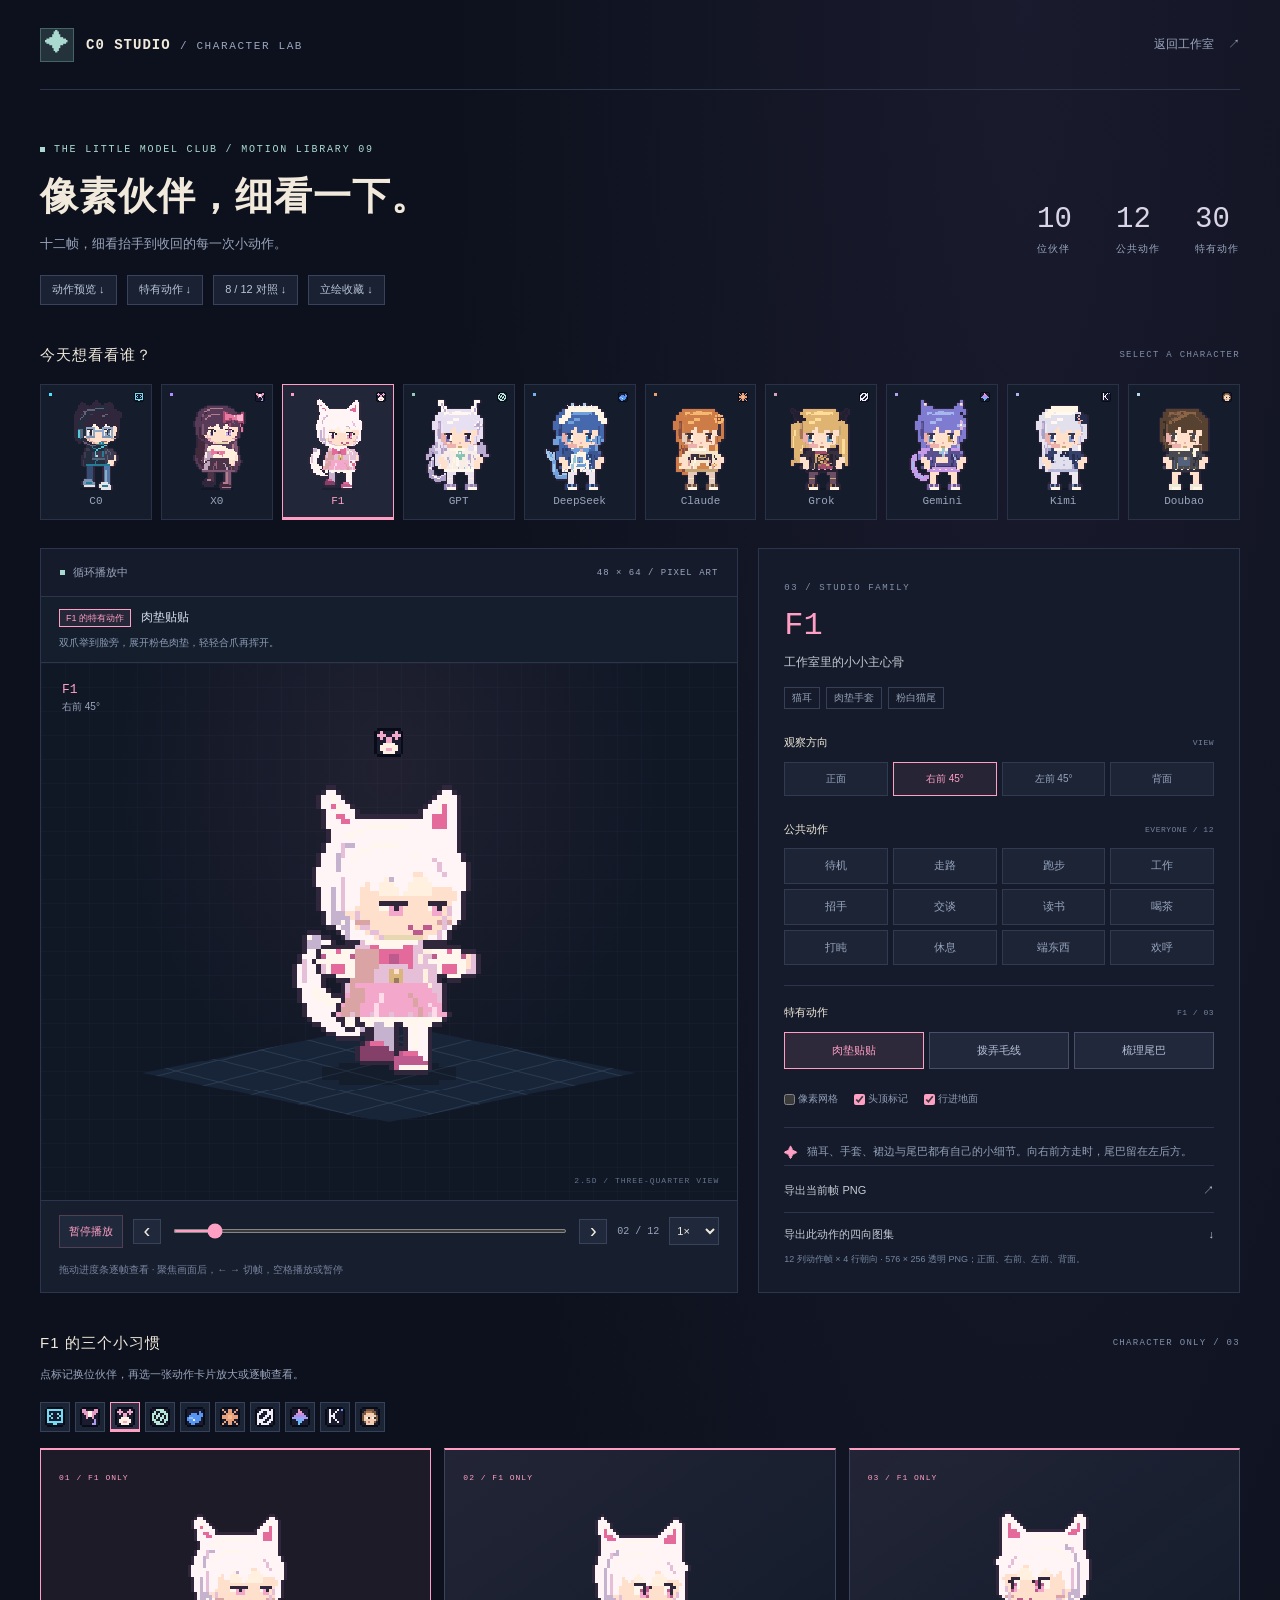
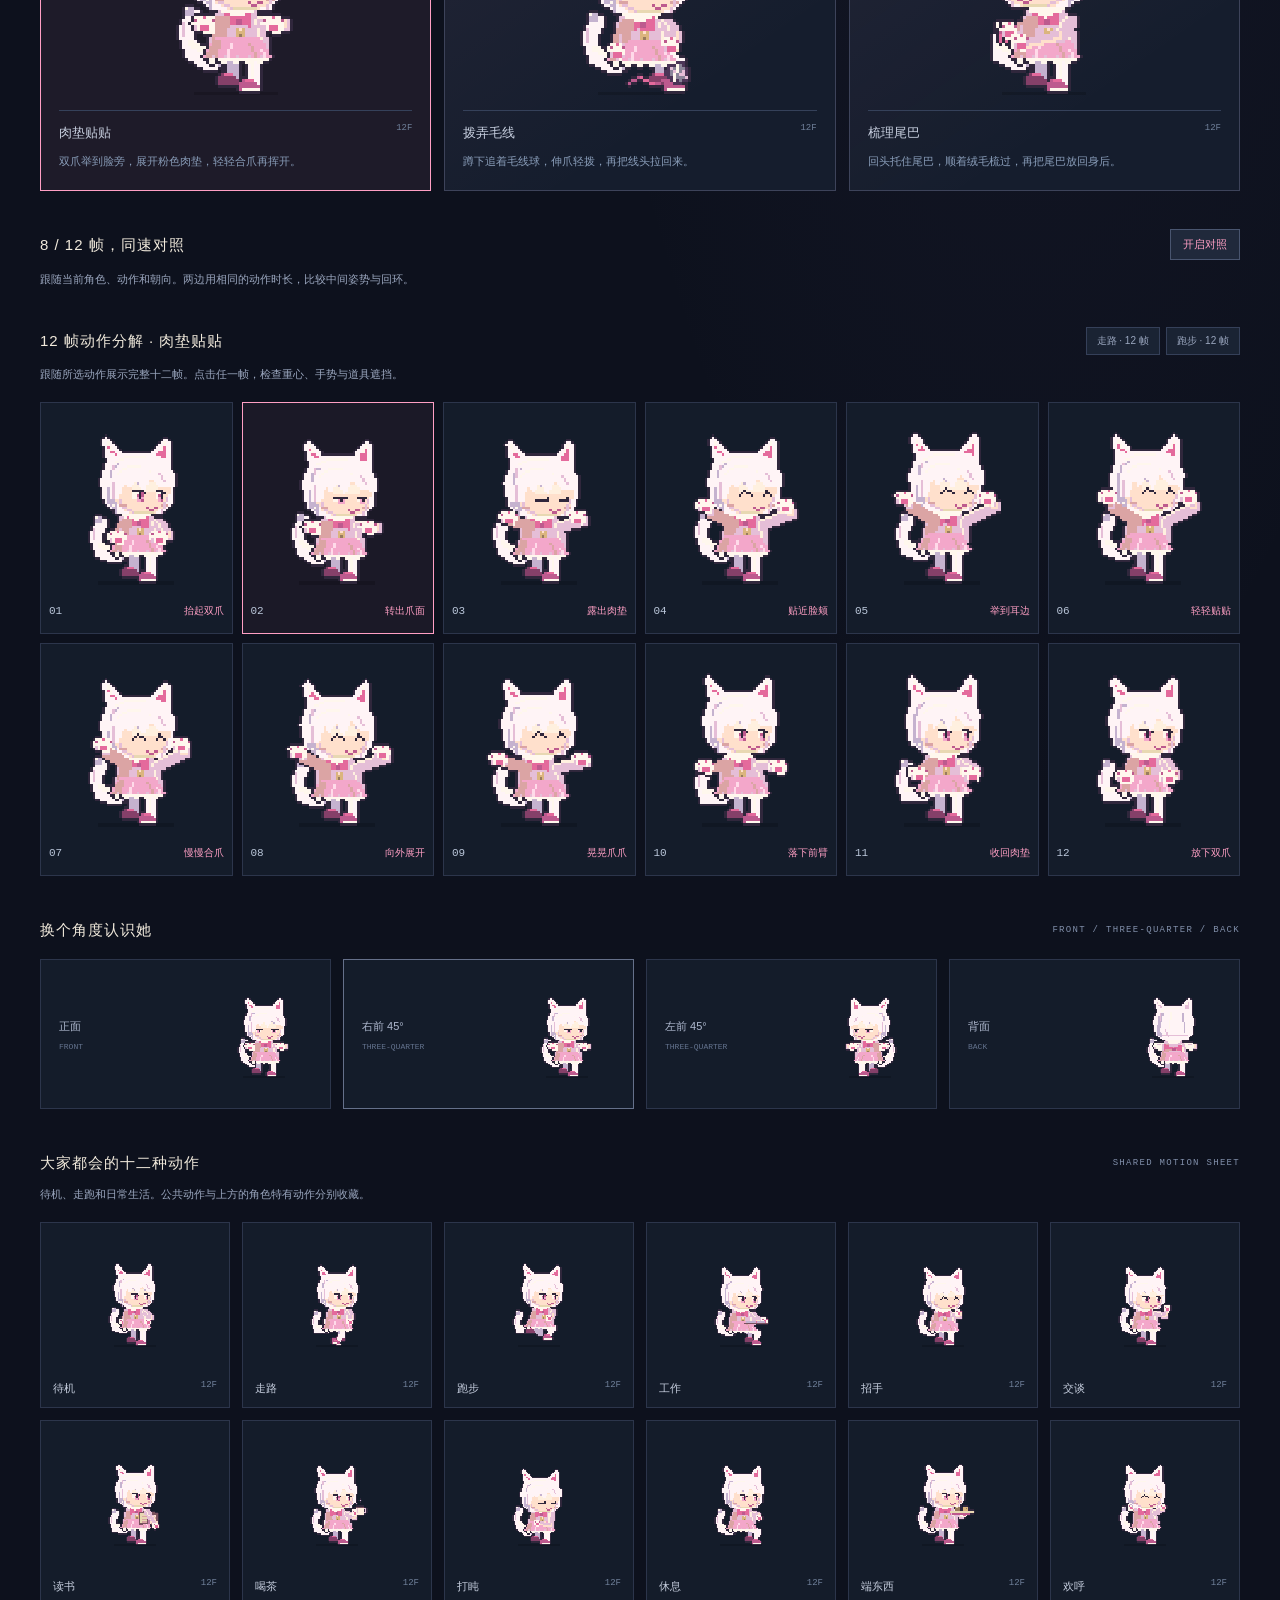
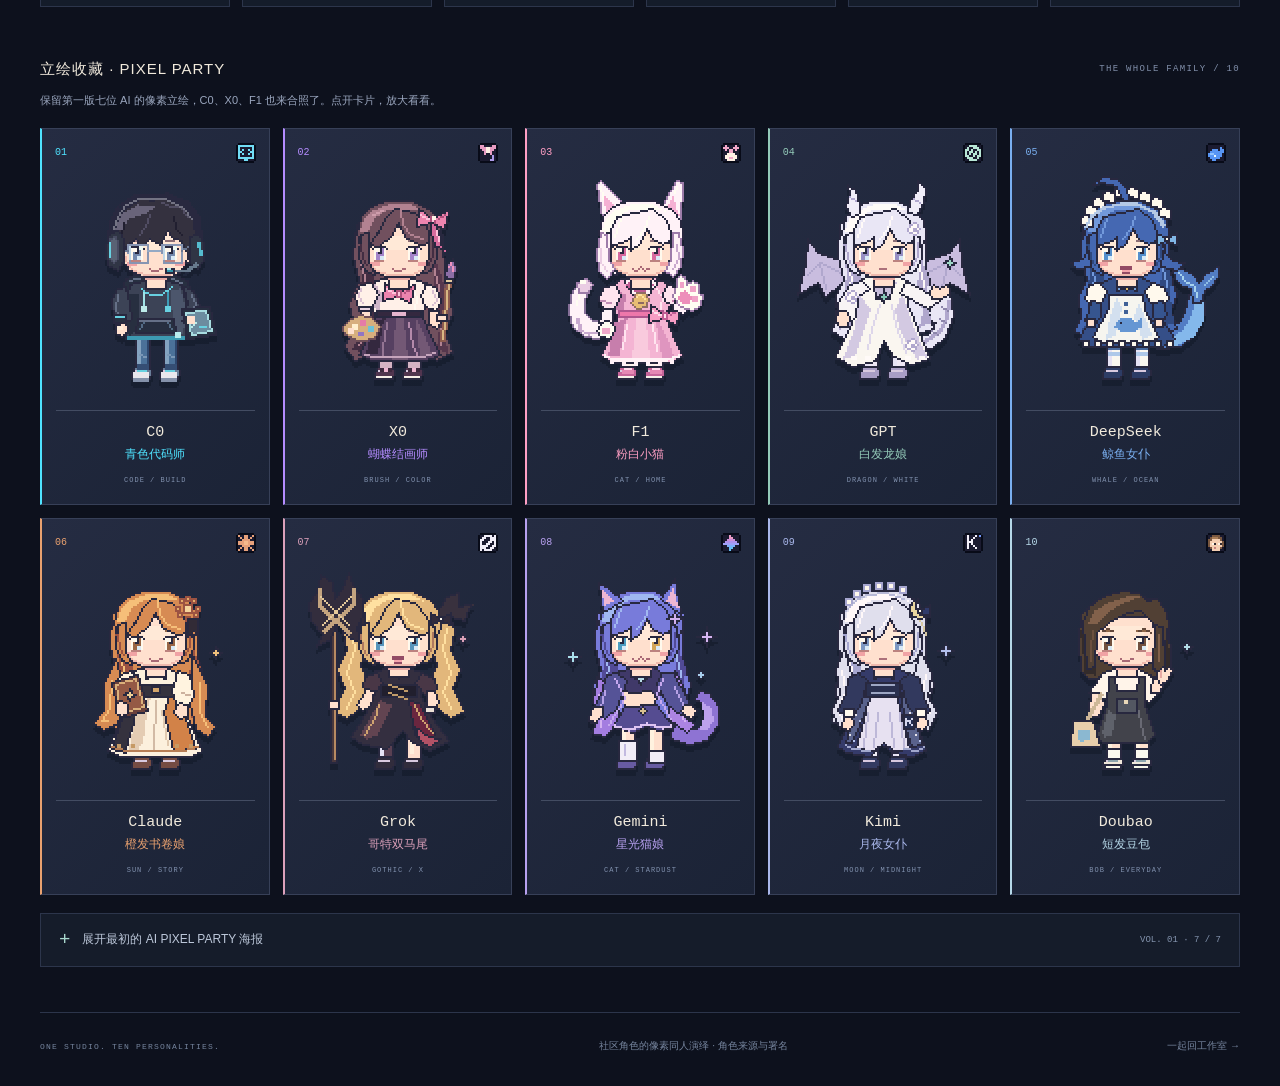
==== studio-characters.html @ 528fca14 "Build a living ten-character pixel studio and material gallery" ====
<!doctype html>
<html lang="zh-CN">
<head>
  <meta charset="utf-8">
  <meta name="viewport" content="width=device-width,initial-scale=1">
  <meta name="color-scheme" content="dark">
  <title>像素伙伴图鉴 · C0 STUDIO</title>
  <meta name="description" content="C0 STUDIO 像素素材图鉴：十位伙伴的12帧公共与特有动作，支持四向逐帧、8/12同速对照与透明图集导出。">
  <link rel="stylesheet" href="media/ai-studio/character-lab.css?v=20261028twelve9">
</head>
<body>
  <div class="lab-shell">
    <header class="lab-nav">
      <a class="brand" href="./#studio"><span class="brand-mark" aria-hidden="true">✦</span><span>C0 STUDIO <small>/ CHARACTER LAB</small></span></a>
      <a class="back-link" href="./#studio">返回工作室 <span aria-hidden="true">↗</span></a>
    </header>

    <main>
      <section class="intro" aria-labelledby="pageTitle">
        <div><p class="eyebrow"><span></span> THE LITTLE MODEL CLUB / MOTION LIBRARY 09</p><h1 id="pageTitle">像素伙伴，细看一下。</h1><p class="intro-copy">十二帧，细看抬手到收回的每一次小动作。</p><nav class="collection-nav" aria-label="图鉴内容"><a href="#motionViewer">动作预览 ↓</a><a href="#uniqueMotions">特有动作 ↓</a><a href="#comparison">8 / 12 对照 ↓</a><a href="#portraits">立绘收藏 ↓</a></nav></div>
        <div class="collection-stats" aria-label="图鉴内容"><div><b>10</b><span>位伙伴</span></div><div><b>12</b><span>公共动作</span></div><div><b>30</b><span>特有动作</span></div></div>
      </section>

      <section class="cast-section" aria-label="选择角色">
        <div class="section-heading"><h2>今天想看看谁？</h2><span>SELECT A CHARACTER</span></div>
        <div id="castGrid" class="cast-grid" role="group" aria-label="十位角色"></div>
      </section>

      <section id="motionViewer" class="workbench" aria-label="角色放大与动作检查">
        <div class="viewer panel">
          <div class="viewer-top"><span class="view-indicator"><i id="playIndicator"></i><span id="viewLabel">动作预览</span></span><span id="resolutionTag" class="resolution-tag">48 × 64 / PIXEL ART</span></div>
          <div class="current-motion"><div><span id="activeActionCategory" class="motion-kind">公共动作</span><strong id="activeStateName">走路</strong></div><p id="activeActionDescription">双脚交替承重，头发与尾巴稍晚跟上。</p></div>
          <div class="stage-wrap"><canvas id="characterStage" width="720" height="480" tabindex="0" aria-label="角色放大预览" aria-describedby="stageHelp"></canvas><div class="stage-corner"><span id="stageCharLabel">F1</span><small id="stageDirectionLabel">右前 45°</small></div><span class="stage-dimension">2.5D / THREE-QUARTER VIEW</span></div>
          <div class="timeline">
            <button type="button" id="playToggle" class="play-toggle" aria-pressed="true">暂停播放</button>
            <button type="button" id="prevFrame" class="step-button" aria-label="上一帧">‹</button>
            <input type="range" id="frameScrubber" min="0" max="11" value="0" aria-label="选择动作帧">
            <button type="button" id="nextFrame" class="step-button" aria-label="下一帧">›</button>
            <output id="frameCounter">01 / 12</output>
            <select id="playSpeed" aria-label="播放速度"><option value="0.5">0.5×</option><option value="1" selected>1×</option><option value="1.5">1.5×</option></select>
          </div>
          <p class="stage-help" id="stageHelp">拖动进度条逐帧查看 · 聚焦画面后，← → 切帧，空格播放或暂停</p>
        </div>

        <aside class="inspector panel" aria-labelledby="characterName">
          <div class="character-identity"><span id="characterNumber" class="character-number">03 / STUDIO FAMILY</span><h2 id="characterName">F1</h2><p id="characterTagline">工作室里的小小主心骨</p><div id="characterTraits" class="character-traits"></div></div>
          <div class="inspector-group"><div class="control-heading"><h3>观察方向</h3><span>VIEW</span></div><div id="directionControls" class="direction-controls" role="group" aria-label="观察方向"></div></div>
          <div class="inspector-group"><div class="control-heading"><h3>公共动作</h3><span>EVERYONE / 12</span></div><div id="actionControls" class="action-controls" role="group" aria-label="公共动作"></div></div>
          <div class="inspector-group unique-controls-group"><div class="control-heading"><h3>特有动作</h3><span id="uniqueOwnerLabel">F1 / 03</span></div><div id="uniqueActionControls" class="unique-action-controls" role="group" aria-label="当前角色的特有动作"></div></div>
          <div class="display-options"><label><input type="checkbox" id="pixelGridToggle"> 像素网格</label><label><input type="checkbox" id="logoToggle" checked> 头顶标记</label><label><input type="checkbox" id="groundMotionToggle" checked> 行进地面</label><label id="personalityOption"><input type="checkbox" id="personalityToggle"> 性格小剧场</label></div>
          <div class="character-note"><span aria-hidden="true">✦</span><p id="characterNote">猫耳、肉垫和尾巴，都跟着小动作一起变化。</p></div>
          <button type="button" id="exportFrame" class="export-button">导出当前帧 PNG <span aria-hidden="true">↗</span></button>
          <button type="button" id="exportSheet" class="export-button sheet-button">导出此动作的四向图集 <span aria-hidden="true">↓</span></button><p class="sheet-help" id="sheetHelp">12 列动作帧 × 4 行朝向 · 576 × 256 透明 PNG；正面、右前、左前、背面。</p>
        </aside>
      </section>

      <section id="uniqueMotions" class="unique-section" aria-labelledby="uniqueGalleryTitle"><div class="section-heading"><h2 id="uniqueGalleryTitle">F1 的三个小习惯</h2><span>CHARACTER ONLY / 03</span></div><p class="section-copy">点标记换位伙伴，再选一张动作卡片放大或逐帧查看。</p><div id="signatureCastControls" class="signature-cast-controls" role="group" aria-label="切换特有动作所属角色"></div><div id="uniqueActionGallery" class="unique-action-gallery"></div></section>

      <section id="comparison" class="comparison-study" aria-labelledby="comparisonTitle"><div class="section-heading"><h2 id="comparisonTitle">8 / 12 帧，同速对照</h2><button type="button" id="comparisonToggle" aria-expanded="false" aria-controls="comparisonBoard">开启对照</button></div><p class="section-copy">跟随当前角色、动作和朝向。两边用相同的动作时长，比较中间姿势与回环。</p><div id="comparisonBoard" class="comparison-board" hidden><div class="comparison-context"><span id="comparisonActionLabel">F1 · 肉垫贴贴</span><span id="comparisonCycle"></span></div><div class="comparison-pair"><div class="comparison-tile"><div><strong>8 帧 · 上一版</strong><output id="comparison8Counter">01 / 08</output></div><canvas id="comparison8" width="360" height="320" aria-label="上一版八帧动作对照"></canvas></div><div class="comparison-tile"><div><strong>12 帧 · 这一版</strong><output id="comparison12Counter">01 / 12</output></div><canvas id="comparison12" width="360" height="320" aria-label="新版十二帧动作对照"></canvas></div></div></div></section>

      <section class="gait-section" aria-labelledby="gaitTitle"><div class="section-heading"><h2 id="gaitTitle">12 帧动作分解</h2><div class="gait-tabs" role="group" aria-label="切换到走跑动作"><button type="button" data-gait="walk" aria-pressed="true">走路 · 12 帧</button><button type="button" data-gait="run" aria-pressed="false">跑步 · 12 帧</button></div></div><p class="section-copy">跟随所选动作展示完整十二帧。点击任一帧，检查重心、手势与道具遮挡。</p><div id="gaitGallery" class="gait-gallery"></div></section>

      <section class="comparison-section" aria-labelledby="directionsTitle"><div class="section-heading"><h2 id="directionsTitle">换个角度认识她</h2><span>FRONT / THREE-QUARTER / BACK</span></div><div id="directionGallery" class="direction-gallery"></div></section>

      <section class="actions-section" aria-labelledby="actionsTitle"><div class="section-heading"><h2 id="actionsTitle">大家都会的十二种动作</h2><span>SHARED MOTION SHEET</span></div><p class="section-copy">待机、走跑和日常生活。公共动作与上方的角色特有动作分别收藏。</p><div id="actionGallery" class="action-gallery"></div></section>

      <section id="portraits" class="portrait-section" aria-labelledby="portraitTitle">
        <div class="section-heading"><h2 id="portraitTitle">立绘收藏 · PIXEL PARTY</h2><span>THE WHOLE FAMILY / 10</span></div>
        <p class="section-copy">保留第一版七位 AI 的像素立绘，C0、X0、F1 也来合照了。点开卡片，放大看看。</p>
        <div id="portraitGallery" class="portrait-gallery"></div>
        <details class="original-poster"><summary>展开最初的 AI PIXEL PARTY 海报 <span>VOL. 01 · 7 / 7</span></summary><figure><img src="media/ai-studio/ai-pixel-party-original.png" width="1680" height="1340" loading="lazy" alt="第一版 AI PIXEL PARTY 海报：GPT、DeepSeek、Claude、Grok、Gemini、Kimi 与豆包的七人像素立绘"><figcaption>最初的七人合影，原画保留。</figcaption></figure></details>
      </section>
    </main>

    <footer class="lab-footer"><span>ONE STUDIO. TEN PERSONALITIES.</span><p>社区角色的像素同人演绎 · <a href="media/ai-studio/README.md">角色来源与署名</a></p><a href="./#studio">一起回工作室 →</a></footer>
  </div>
  <dialog id="portraitDialog" class="portrait-dialog" aria-labelledby="portraitDialogName"><button type="button" id="closePortrait" class="portrait-close" aria-label="关闭立绘">×</button><div class="portrait-dialog-art"><img id="portraitDialogImage" width="96" height="112" alt=""></div><div class="portrait-dialog-info"><span class="eyebrow">PIXEL PARTY / PORTRAIT</span><h2 id="portraitDialogName"></h2><p id="portraitDialogSubtitle"></p><div class="portrait-dialog-actions"><button type="button" id="portraitMotion">看看动作 ↗</button><a id="portraitDownload" download>保存立绘 PNG ↓</a></div></div></dialog>
  <script src="js/studio-motion.js?v=20261028twelve9"></script>
  <script src="js/studio-gait.js?v=20261028twelve9"></script>
  <script src="js/studio-heroes.js?v=20261028twelve9"></script>
  <script src="js/ai-sprites.js?v=20261028twelve9"></script>
  <script src="js/ai-badges.js?v=20261028polish7"></script>
  <script src="js/studio-personality.js?v=20261028detail1"></script>
  <script src="js/character-lab.js?v=20261028twelve9"></script>
</body>
</html>
---- media/ai-studio/character-lab.css ----
@charset "UTF-8";
:root{color-scheme:dark;--bg:#0d111d;--panel:#151b2a;--panel-top:#1b2335;--line:#2c354b;--ink:#f1eadc;--muted:#9aa6be;--accent:#ffa2bf;--accent-rgb:255,162,191;--mint:#aad9cf;--mono:ui-monospace,SFMono-Regular,Consolas,"Liberation Mono",monospace;--sans:-apple-system,BlinkMacSystemFont,"PingFang SC","Microsoft YaHei",sans-serif}
*{box-sizing:border-box}body{margin:0;background:radial-gradient(ellipse at 80% 0,rgba(116,98,164,.12),transparent 40%),var(--bg);color:var(--ink);font:14px/1.6 var(--sans)}button,input,select{font:inherit}a{color:inherit;text-decoration:none}button{cursor:pointer}button:focus-visible,a:focus-visible,input:focus-visible,select:focus-visible,canvas:focus-visible{outline:2px solid var(--accent);outline-offset:4px}button,select{color:inherit}button{touch-action:manipulation}canvas{image-rendering:pixelated;image-rendering:crisp-edges}button:disabled{cursor:default;opacity:.45}.lab-shell{max-width:1392px;margin:auto;padding:0 40px}.lab-nav{height:90px;display:flex;align-items:center;justify-content:space-between;border-bottom:1px solid var(--line)}.brand{display:flex;align-items:center;gap:12px;font:600 14px var(--mono);letter-spacing:1px}.brand small{font-size:11px;color:var(--muted);font-weight:400;letter-spacing:1.6px}.brand-mark{display:grid;place-items:center;background:#23323b;color:var(--mint);width:34px;height:34px;font-size:23px;border:1px solid #456464}.back-link{font-size:12px;color:var(--muted);display:flex;gap:14px}.back-link:hover{color:var(--ink)}.intro{padding:54px 0 38px;display:flex;justify-content:space-between;gap:28px;align-items:center}.eyebrow{font:10px var(--mono);letter-spacing:1.8px;color:var(--mint);margin:0 0 17px;display:flex;align-items:center;gap:9px}.eyebrow span{width:5px;height:5px;background:var(--mint)}h1{margin:0;font-size:38px;font-weight:650;line-height:1.3;letter-spacing:1px}.intro-copy{color:var(--muted);margin:13px 0 0;font-size:13px}.collection-stats{display:flex;gap:34px;padding-top:12px}.collection-stats div{display:flex;flex-direction:column;gap:5px;min-width:45px}.collection-stats b{font:300 29px var(--mono);color:#d9d5e6}.collection-stats span{font-size:10px;letter-spacing:1px;color:var(--muted)}.section-heading{display:flex;justify-content:space-between;gap:14px;align-items:center;margin:0 0 17px}.section-heading h2{margin:0;font-size:15px;font-weight:500;letter-spacing:1px}.section-heading>span{font:9px var(--mono);letter-spacing:1.3px;color:#818faa}.cast-grid{display:grid;grid-template-columns:repeat(10,minmax(0,1fr));gap:9px}.cast-card{position:relative;padding:9px 4px 12px;background:#151c2b;border:1px solid #293247;color:var(--muted);transition:background .18s,border-color .18s,transform .18s;min-width:0}.cast-card:before{content:"";position:absolute;left:8px;top:8px;width:3px;height:3px;background:var(--cast-color)}.cast-card canvas{width:72px;height:96px;display:block;margin:auto;max-width:100%;object-fit:contain}.cast-card strong{display:block;font:11px var(--mono);font-weight:400;overflow:hidden;text-overflow:ellipsis;white-space:nowrap;margin-top:5px}.cast-card:hover{background:#20283b;transform:translateY(-3px);color:var(--ink)}.cast-card[aria-pressed="true"]{color:var(--cast-color);border-color:var(--cast-color);background:#212738;box-shadow:inset 0 -2px 0 var(--cast-color)}.workbench{display:grid;grid-template-columns:minmax(0,1.45fr) minmax(340px,1fr);gap:20px;margin-top:28px;align-items:stretch}.panel{border:1px solid var(--line);background:var(--panel)}.viewer{display:flex;flex-direction:column;overflow:hidden}.viewer-top{display:flex;justify-content:space-between;align-items:center;padding:15px 19px;border-bottom:1px solid var(--line);color:var(--muted);font-size:11px}.view-indicator{display:flex;align-items:center;gap:8px}.view-indicator i{display:block;width:5px;height:5px;background:var(--mint)}.view-indicator i.still{background:#9387aa}.resolution-tag{font:9px var(--mono);letter-spacing:1px}.stage-wrap{position:relative;flex:1;display:flex;align-items:center;justify-content:center;min-height:350px;background:radial-gradient(ellipse at 50% 20%,rgba(var(--accent-rgb),.07),transparent 56%),linear-gradient(rgba(130,148,182,.04) 1px,transparent 1px),linear-gradient(90deg,rgba(130,148,182,.04) 1px,transparent 1px),#101725;background-size:auto,24px 24px,24px 24px,auto}.stage-wrap canvas{display:block;width:100%;height:auto;aspect-ratio:3/2;max-height:560px;object-fit:contain}.stage-corner{position:absolute;left:21px;top:19px;display:flex;flex-direction:column;gap:2px;pointer-events:none}.stage-corner>span{font:13px var(--mono);color:var(--accent)}.stage-corner small{color:var(--muted);font-size:10px}.stage-dimension{position:absolute;right:18px;bottom:15px;font:8px var(--mono);letter-spacing:1px;color:#65748e;pointer-events:none}.timeline{display:flex;gap:10px;align-items:center;padding:14px 18px;background:#171e2e;border-top:1px solid var(--line)}.timeline button,.timeline select{border:1px solid #38425a;background:#20283b;padding:7px 9px;border-radius:0;font-size:11px}.timeline .play-toggle{white-space:nowrap;color:var(--accent);border-color:#514051}.timeline .step-button{font:20px/23px var(--mono);padding:0 7px}.timeline input{min-width:30px;flex:1;accent-color:var(--accent);cursor:pointer;height:4px}.timeline output{font:10px var(--mono);white-space:nowrap;color:var(--muted)}.timeline select{padding:6px 3px;max-width:62px}.stage-help{margin:0;padding:0 18px 14px;background:#171e2e;color:#76849e;font-size:10px}.inspector{padding:25px;display:flex;flex-direction:column}.character-number{font:9px var(--mono);letter-spacing:1.6px;color:#8290aa}.character-identity h2{font:500 32px/1.15 var(--mono);color:var(--accent);margin:12px 0 8px}.character-identity p{font-size:12px;color:#c7cbd6;margin:0}.character-traits{display:flex;flex-wrap:wrap;gap:6px;margin-top:15px}.character-traits span{border:1px solid #354056;padding:2px 7px;font-size:10px;color:#94a2b9}.inspector-group{margin-top:25px}.control-heading{display:flex;justify-content:space-between;gap:10px;align-items:center;margin-bottom:10px}.control-heading h3{margin:0;font-size:11px;font-weight:500}.control-heading>span{font:8px var(--mono);color:#76859f;letter-spacing:.5px}.direction-controls{display:grid;grid-template-columns:repeat(4,minmax(0,1fr));gap:5px}.direction-controls button,.action-controls button{background:#1c2436;border:1px solid #303b52;color:#98a6bf;border-radius:0;min-width:0}.direction-controls button{padding:8px 1px;font-size:10px}.direction-controls button:hover,.action-controls button:hover{color:var(--ink);background:#293146}.direction-controls button[aria-pressed="true"],.action-controls button[aria-pressed="true"]{color:var(--accent);border-color:var(--accent);background:rgba(var(--accent-rgb),.07)}.action-controls{display:grid;grid-template-columns:repeat(4,minmax(0,1fr));gap:5px}.action-controls button{padding:8px 2px;font-size:11px}.display-options{margin-top:22px;display:flex;flex-wrap:wrap;gap:10px 16px}.display-options label{font-size:10px;color:#8f9db6;cursor:pointer;display:flex;align-items:center;gap:3px}.display-options input{accent-color:var(--accent);margin:0;width:11px;height:11px}.display-options label[hidden]{display:none}.character-note{display:flex;gap:9px;border-top:1px solid var(--line);margin-top:20px;padding-top:14px;color:#91a0b8}.character-note>span{color:var(--accent)}.character-note p{margin:0;font-size:11px;line-height:1.8}.export-button{display:flex;align-items:center;justify-content:space-between;border:0;border-top:1px solid var(--line);margin-top:auto;padding:16px 0 0;background:transparent;color:#c6cbd7;text-align:left;font-size:11px}.export-button:hover{color:var(--accent)}.comparison-section{margin-top:42px}.direction-gallery{display:grid;grid-template-columns:repeat(4,minmax(0,1fr));gap:12px}.direction-card{position:relative;display:flex;justify-content:space-between;align-items:center;background:#141c2a;border:1px solid var(--line);text-align:left;padding:10px 18px;min-width:0}.direction-card[aria-pressed="true"]{border-color:#65708a}.direction-card canvas{width:96px;height:128px;max-width:58%;object-fit:contain}.direction-card span{font-size:11px;color:#b0bad0}.direction-card small{display:block;font:8px var(--mono);color:#64738e;margin-top:6px}.actions-section{margin-top:42px}.section-copy{font-size:11px;color:var(--muted);margin:-6px 0 18px}.action-gallery{display:grid;grid-template-columns:repeat(6,minmax(0,1fr));gap:12px}.motion-card{padding:13px 12px 10px;background:#141c2a;border:1px solid var(--line);text-align:left;min-width:0}.motion-card[aria-pressed="true"]{border-color:var(--accent)}.motion-card canvas{display:block;width:96px;height:128px;max-width:100%;margin:4px auto 12px;object-fit:contain}.motion-caption{display:flex;justify-content:space-between;gap:4px}.motion-caption strong{font-size:11px;font-weight:400;color:#c7cfdf}.motion-caption small{font:9px var(--mono);color:#70809a}.motion-card:hover,.direction-card:hover{background:#20293b}.lab-footer{margin-top:45px;border-top:1px solid var(--line);padding:25px 0 32px;display:flex;justify-content:space-between;gap:20px;align-items:center;font-size:10px;color:#76859e}.lab-footer>span{font:8px var(--mono);letter-spacing:1.2px}.lab-footer p{margin:0}.lab-footer a:hover{color:var(--ink)}
@media(min-width:1550px){.stage-wrap canvas{min-height:480px}.inspector{padding:30px}}
@media(max-width:1100px){.lab-shell{padding:0 24px}.cast-grid{grid-template-columns:repeat(5,minmax(0,1fr))}.cast-card{display:flex;align-items:center;justify-content:center;gap:10px;padding:4px 8px}.cast-card canvas{width:48px;height:64px;margin:0}.cast-card strong{font-size:10px;margin:0}.workbench{grid-template-columns:minmax(0,1.2fr) minmax(310px,1fr);gap:14px}.inspector{padding:20px}.stage-wrap{min-height:360px}.timeline{gap:6px;padding:12px}.action-gallery{grid-template-columns:repeat(4,minmax(0,1fr))}.direction-card{padding:7px 10px;flex-direction:column-reverse;align-items:flex-start}.direction-card canvas{max-width:100%;margin:auto}.direction-card small{display:inline;margin-left:5px}}
@media(max-width:760px){.lab-shell{padding:0 16px}.lab-nav{height:65px}.brand{font-size:11px;gap:8px}.brand small{display:none}.brand-mark{width:28px;height:28px}.back-link{font-size:10px;gap:5px}.intro{padding:32px 0 24px;display:block}h1{font-size:29px}.eyebrow{font-size:8px;letter-spacing:1px;margin-bottom:12px}.intro-copy{font-size:11px;max-width:300px;line-height:1.9}.collection-stats{margin-top:22px;padding:0;gap:30px}.collection-stats div{flex-direction:row;align-items:baseline;gap:7px}.collection-stats b{font-size:21px}.collection-stats span{font-size:9px}.section-heading>span{font-size:7px;letter-spacing:.6px}.section-heading h2{font-size:13px}.cast-grid{gap:5px}.cast-card{flex-direction:column;padding:4px 2px 8px;gap:0}.cast-card canvas{width:43px;height:58px}.cast-card strong{font-size:8px;max-width:100%;margin-top:1px}.cast-card:before{left:4px;top:4px;width:2px;height:2px}.workbench{grid-template-columns:1fr;margin-top:18px;gap:13px}.stage-wrap{min-height:0}.stage-wrap canvas{max-height:none}.stage-corner{left:14px;top:13px}.stage-corner>span{font-size:11px}.stage-corner small{font-size:9px}.viewer-top{padding:12px;font-size:10px}.resolution-tag{font-size:8px}.stage-dimension{font-size:6px;right:10px;bottom:9px}.timeline{gap:5px;padding:11px 9px}.timeline .play-toggle{font-size:10px;padding:6px}.timeline output{font-size:8px}.timeline select{font-size:9px;width:43px}.timeline .step-button{font-size:19px;padding:0 5px}.stage-help{font-size:8px;padding:0 10px 12px;line-height:1.8}.inspector{padding:22px}.character-identity h2{font-size:30px}.inspector-group{margin-top:22px}.direction-controls button{font-size:11px}.action-controls button{font-size:12px}.export-button{margin-top:18px;padding-top:14px}.comparison-section,.actions-section{margin-top:30px}.direction-gallery{gap:6px}.direction-card{padding:9px 3px;align-items:center}.direction-card canvas{width:72px;height:96px}.direction-card span{font-size:9px;text-align:center;white-space:nowrap}.direction-card small{display:none}.action-gallery{grid-template-columns:repeat(3,minmax(0,1fr));gap:7px}.motion-card{padding:8px 7px}.motion-card canvas{width:72px;height:96px;margin:4px auto 10px}.motion-caption{display:block}.motion-caption strong{font-size:10px}.motion-caption small{font-size:8px;float:right}.lab-footer{flex-wrap:wrap;gap:12px;font-size:9px}.lab-footer>span{width:100%}}
@media(prefers-reduced-motion:reduce){*,*:before,*:after{scroll-behavior:auto!important;transition:none!important}}
/* Motion study: twelve coordinate-authored poses on one integer pixel grid. */
.gait-section{margin-top:38px}.gait-tabs{display:flex;gap:6px}.gait-tabs button{padding:5px 10px;background:#1a2333;border:1px solid #354059;font-size:10px;color:#9aa6be}.gait-tabs button[aria-pressed="true"]{color:var(--accent);border-color:var(--accent)}.gait-gallery{display:grid;grid-template-columns:repeat(8,minmax(0,1fr));gap:9px}.gait-card{padding:7px 8px 10px;border:1px solid var(--line);background:#141c2a;text-align:left;min-width:0}.gait-card[aria-pressed="true"]{border-color:var(--accent);background:rgba(var(--accent-rgb),.06)}.gait-card:hover{background:#20293b}.gait-card canvas{display:block;width:100%;height:auto;aspect-ratio:144/160;image-rendering:pixelated}.gait-caption{display:flex;align-items:baseline;justify-content:space-between;gap:3px}.gait-caption strong{font:11px var(--mono);font-weight:400;color:#bac6d9}.gait-caption small{font-size:10px;color:var(--accent)}.gait-card em{display:block;margin-top:4px;color:#6e8099;font-style:normal;font-size:8px;white-space:nowrap}
@media(max-width:900px){.gait-gallery{grid-template-columns:repeat(4,minmax(0,1fr))}.gait-card canvas{max-width:120px;margin:auto}}@media(max-width:500px){.gait-section{margin-top:28px}.gait-gallery{gap:6px}.gait-card{padding:4px 5px 8px}.gait-caption strong{font-size:10px}.gait-caption small{font-size:9px}.gait-tabs button{padding:4px 6px;font-size:9px}.gait-card em{font-size:7px}}

/* The original pixel portraits stay together as a separate art collection. */
.collection-nav{display:flex;gap:10px;margin-top:20px}.collection-nav a{font-size:11px;padding:5px 11px;border:1px solid #39435b;color:#bac6d9;background:#192132}.collection-nav a:hover{color:var(--accent);border-color:var(--accent)}
.cast-card .cast-mark{position:absolute;top:7px;right:7px}.cast-card .cast-mark canvas{display:block;width:10px;height:10px;margin:0;max-width:none}
.portrait-section{margin-top:50px;scroll-margin-top:24px}.portrait-gallery{display:grid;grid-template-columns:repeat(5,minmax(0,1fr));gap:13px}.portrait-card{min-width:0;position:relative;background:linear-gradient(135deg,#252c42,#1b2336);border:1px solid #374058;border-left:2px solid var(--portrait-color);padding:14px 10px 20px;text-align:center;transition:background .18s,transform .18s}.portrait-card:hover{background:#2a334b;transform:translateY(-3px)}.portrait-top{display:flex;align-items:center;justify-content:space-between;padding:0 3px;font:10px var(--mono);color:var(--portrait-color)}.portrait-top canvas{width:20px;height:20px}.portrait-card>img{display:block;width:192px;height:224px;max-width:100%;object-fit:contain;image-rendering:pixelated;margin:9px auto 14px;filter:drop-shadow(0 6px 0 rgba(7,12,24,.3))}.portrait-card>strong{display:block;border-top:1px solid #434c62;margin:0 4px;padding-top:13px;font:15px var(--mono);font-weight:400;color:var(--ink)}.portrait-subtitle{display:block;margin-top:4px;color:var(--portrait-color);font-size:12px}.portrait-card>small{display:block;margin-top:12px;font:7px var(--mono);letter-spacing:1px;color:#8292af}
.original-poster{margin-top:18px;border:1px solid var(--line);background:#151c2a}.original-poster summary{cursor:pointer;display:flex;justify-content:space-between;gap:12px;align-items:center;padding:15px 18px;font-size:12px;color:#bdc8da}.original-poster summary:before{content:'+';font:19px var(--mono);color:var(--mint)}.original-poster[open] summary:before{content:'−'}.original-poster summary span{margin-left:auto;font:9px var(--mono);color:#8494ae;white-space:nowrap}.original-poster figure{margin:0;padding:0 12px 14px}.original-poster img{display:block;width:100%;height:auto;image-rendering:pixelated}.original-poster figcaption{font-size:10px;color:var(--muted);text-align:center;margin-top:12px}
.portrait-dialog{position:fixed;padding:0;border:1px solid #47516a;background:#151c2c;color:var(--ink);width:min(660px,calc(100vw - 32px));max-height:calc(100dvh - 32px);overflow:auto}.portrait-dialog::backdrop{background:rgba(5,9,18,.82)}.portrait-dialog[open]{display:grid;grid-template-columns:1fr 1fr;align-items:center}.portrait-dialog-art{background:radial-gradient(ellipse,rgba(154,135,188,.1),transparent 70%),#111827;display:grid;place-items:center;padding:34px 14px 24px}.portrait-dialog-art img{display:block;width:288px;height:336px;max-width:100%;object-fit:contain;image-rendering:pixelated}.portrait-dialog-info{padding:30px 22px}.portrait-dialog-info .eyebrow{font-size:8px;line-height:1.7}.portrait-dialog-info h2{font:28px var(--mono);color:var(--portrait-color);margin:0 0 9px}.portrait-dialog-info p{font-size:13px;color:#afbdd2}.portrait-close{position:absolute;right:10px;top:8px;background:#1e293d;border:1px solid #40506b;width:28px;height:28px;font-size:21px;line-height:1;color:#c3cee1}.portrait-dialog-actions{margin-top:24px;display:flex;flex-direction:column;gap:12px;align-items:flex-start}.portrait-dialog-actions button{padding:7px 12px;border:1px solid var(--portrait-color);background:#222d40;color:var(--portrait-color);font-size:12px}.portrait-dialog-actions a{font-size:11px;color:#9daec8}.portrait-dialog-actions a:hover{color:var(--ink)}
@media(max-width:1150px){.portrait-gallery{grid-template-columns:repeat(4,minmax(0,1fr))}}@media(max-width:900px){.portrait-gallery{grid-template-columns:repeat(3,minmax(0,1fr))}}@media(max-width:760px){.portrait-gallery{grid-template-columns:repeat(2,minmax(0,1fr));gap:9px}.portrait-section{margin-top:34px}.portrait-card{padding:10px 8px 16px}.portrait-card>img{width:144px;height:168px}.portrait-card>strong{font-size:13px}.portrait-subtitle{font-size:11px}.original-poster summary{font-size:11px;padding:12px 10px;gap:7px}.original-poster summary span{font-size:7px}.portrait-dialog[open]{grid-template-columns:1fr}.portrait-dialog-art{padding:24px 14px 10px}.portrait-dialog-art img{width:192px;height:224px}.portrait-dialog-info{padding:18px 24px 24px}.portrait-dialog-info .eyebrow{margin-bottom:10px}.portrait-dialog-info h2{font-size:23px}.portrait-dialog-info p{margin:5px 0}.portrait-dialog-actions{flex-direction:row;align-items:center;justify-content:space-between;gap:10px;margin-top:16px}.portrait-dialog-actions button{font-size:11px}.cast-card .cast-mark{top:4px;right:4px}.cast-card .cast-mark canvas{width:8px;height:8px}}

/* Material review: shared movements and three signatures for the selected cast. */
.current-motion{border-bottom:1px solid var(--line);background:#151e2d;padding:11px 18px}.current-motion>div{display:flex;align-items:center;gap:10px;flex-wrap:wrap}.current-motion strong{font-size:12px;font-weight:500;color:#d6dfec}.current-motion p{margin:6px 0 0;color:#8c9cb6;font-size:10px;line-height:1.7;min-height:17px}.motion-kind{font-size:9px;color:#a6b6cb;border:1px solid #3b4b60;padding:1px 6px}.motion-kind.is-unique{color:var(--accent);border-color:var(--accent);background:rgba(var(--accent-rgb),.07)}
.unique-controls-group{padding-top:18px;border-top:1px solid var(--line);margin-top:20px}.unique-action-controls{display:grid;grid-template-columns:repeat(3,minmax(0,1fr));gap:5px}.unique-action-controls button{min-width:0;border:1px solid #475068;background:#22283c;color:#b2bfd5;padding:9px 2px;font-size:11px}.unique-action-controls button:hover{background:#30364b;color:var(--ink)}.unique-action-controls button[aria-pressed="true"]{border-color:var(--accent);color:var(--accent);background:rgba(var(--accent-rgb),.1)}.export-button.sheet-button{margin-top:13px;padding-top:13px}.sheet-help{font-size:9px;color:#7386a1;margin:8px 0 0;line-height:1.7}
.unique-section{margin-top:38px;scroll-margin-top:24px}.unique-action-gallery{display:grid;grid-template-columns:repeat(3,minmax(0,1fr));gap:13px}.unique-motion-card{min-width:0;position:relative;border:1px solid #3d435a;border-top:2px solid var(--accent);background:linear-gradient(145deg,rgba(var(--accent-rgb),.06),transparent 70%),#151d2d;padding:14px 18px 18px;text-align:left}.unique-motion-card:hover{background:#202a3e}.unique-motion-card[aria-pressed="true"]{border-color:var(--accent);background:rgba(var(--accent-rgb),.07)}.unique-card-top{font:8px var(--mono);letter-spacing:1px;color:var(--accent)}.unique-motion-card canvas{display:block;width:192px;height:224px;max-width:100%;object-fit:contain;margin:0 auto}.unique-motion-card .motion-caption{border-top:1px solid #35415a;padding-top:12px}.unique-motion-card .motion-caption strong{font-size:13px}.unique-motion-card p{margin:8px 0 0;font-size:11px;line-height:1.8;color:#899db9}
.signature-cast-controls{display:flex;gap:5px;flex-wrap:wrap;margin:0 0 16px}.signature-cast-controls button{display:grid;place-items:center;width:30px;height:30px;padding:4px;border:1px solid #354059;background:#1b2435;color:var(--cast-color)}.signature-cast-controls canvas{width:20px;height:20px}.signature-cast-controls button:hover,.signature-cast-controls button[aria-pressed="true"]{border-color:var(--cast-color);background:#2c3045}.signature-cast-controls button[aria-pressed="true"]{box-shadow:inset 0 -2px 0 var(--cast-color)}
.gait-gallery{grid-template-columns:repeat(6,minmax(0,1fr))}.collection-nav{flex-wrap:wrap}.comparison-study{margin-top:38px;scroll-margin-top:24px}.comparison-study .section-heading button{padding:6px 12px;font-size:11px;background:#20293b;color:var(--accent);border:1px solid #49556f}.comparison-board[hidden]{display:none}.comparison-context{display:flex;justify-content:space-between;gap:12px;flex-wrap:wrap;padding:11px 15px;background:#1b2435;border:1px solid var(--line);border-bottom:0;font-size:10px;color:#93a5bf}.comparison-context>span:first-child{color:var(--accent)}.comparison-pair{display:grid;grid-template-columns:repeat(2,minmax(0,1fr));gap:1px;border:1px solid var(--line);background:var(--line)}.comparison-tile{min-width:0;background:#121c2c}.comparison-tile>div{display:flex;justify-content:space-between;align-items:center;gap:8px;padding:12px 15px;border-bottom:1px solid #293449;font-size:11px;color:#a7bad3}.comparison-tile strong{font-weight:400}.comparison-tile:last-child strong{color:var(--accent)}.comparison-tile output{font:9px var(--mono);color:#798da8}.comparison-tile canvas{display:block;width:100%;height:auto;max-height:380px;object-fit:contain;image-rendering:pixelated}
@media(max-width:900px){.gait-gallery{grid-template-columns:repeat(4,minmax(0,1fr))}}@media(max-width:760px){.comparison-study{margin-top:28px}.comparison-tile>div{font-size:9px;padding:10px 8px}.comparison-tile output{font-size:8px}.comparison-context{font-size:9px;padding:10px}.comparison-study .section-heading button{font-size:10px;padding:5px 8px}}
@media(max-width:760px){.current-motion{padding:10px 13px}.unique-section{margin-top:28px}.unique-action-gallery{gap:7px}.unique-motion-card{padding:10px 9px 12px}.unique-card-top{font-size:7px;letter-spacing:0}.unique-motion-card canvas{width:100%;height:auto;aspect-ratio:192/224}.unique-motion-card .motion-caption{display:block;padding-top:9px}.unique-motion-card .motion-caption strong{font-size:10px}.unique-motion-card .motion-caption small{float:right;font-size:8px}.unique-motion-card p{font-size:9px;line-height:1.8;margin-top:6px}.unique-controls-group{padding-top:16px}.unique-action-controls button{font-size:11px}.sheet-help{font-size:9px}}
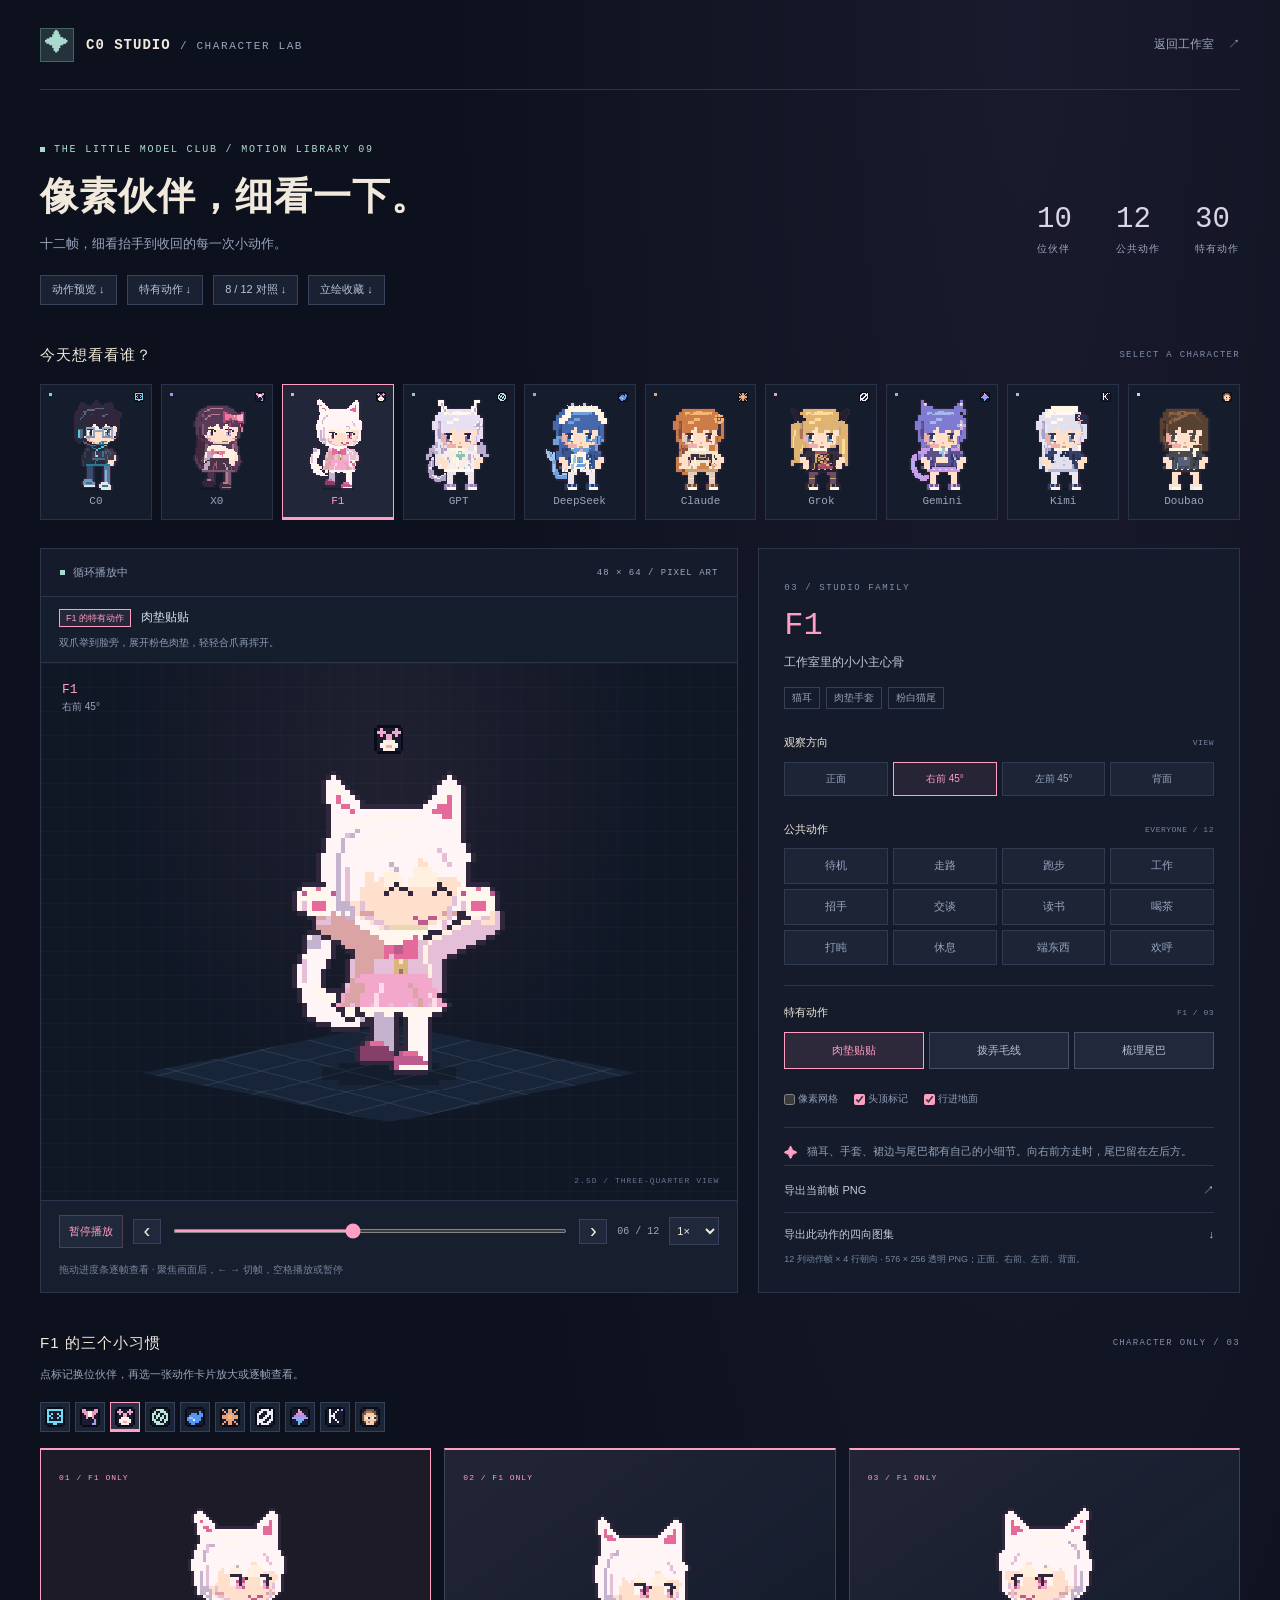
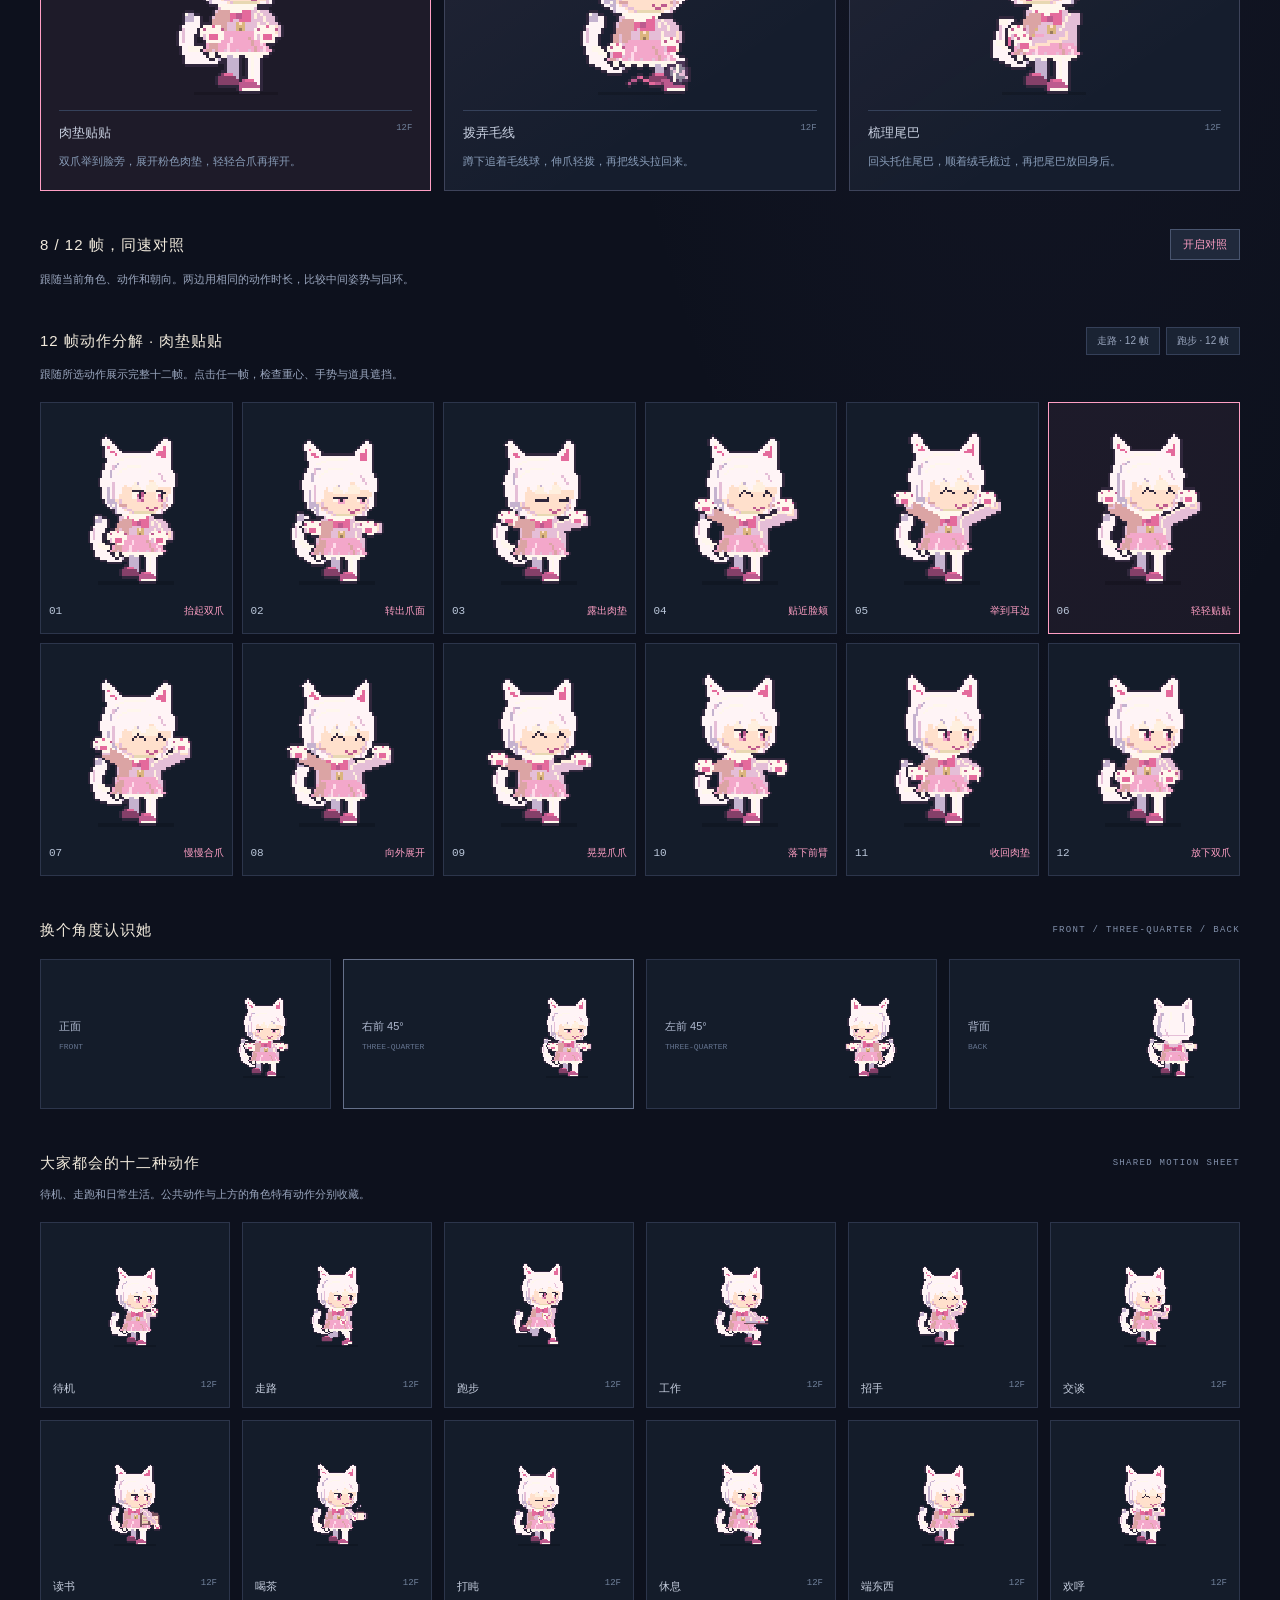
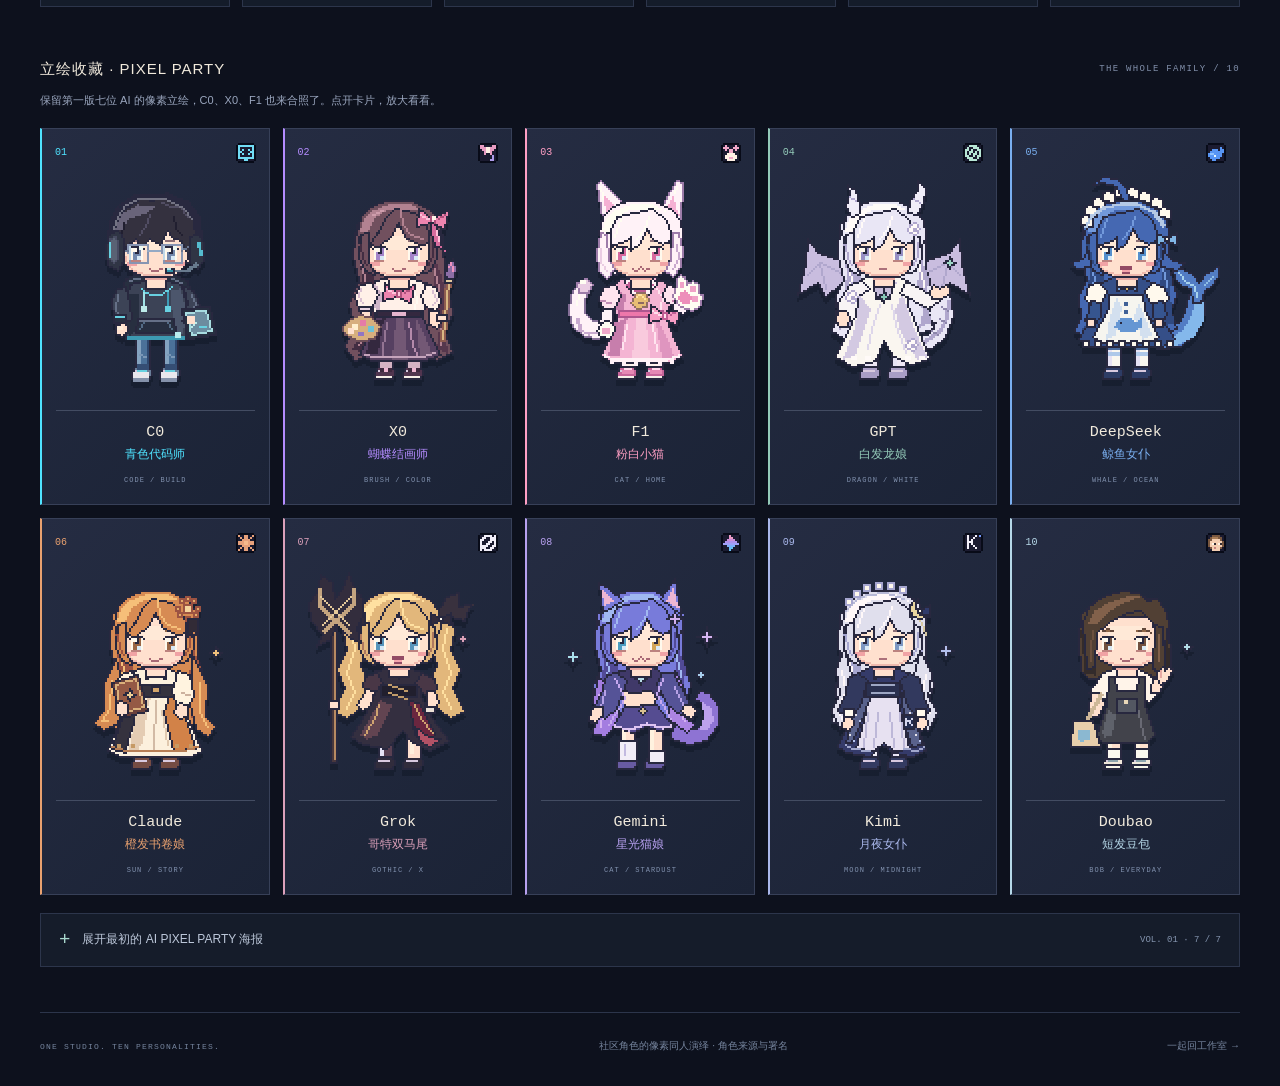
==== commit 0ba05388: "Reduce offscreen animation work and unblock optional font loading" ====
--- a/studio-characters.html
+++ b/studio-characters.html
@@ -81,6 +81,6 @@
   <script src="js/ai-sprites.js?v=20261028twelve9"></script>
   <script src="js/ai-badges.js?v=20261028polish7"></script>
   <script src="js/studio-personality.js?v=20261028detail1"></script>
-  <script src="js/character-lab.js?v=20261028twelve9"></script>
+  <script src="js/character-lab.js?v=20261028visible12"></script>
 </body>
 </html>
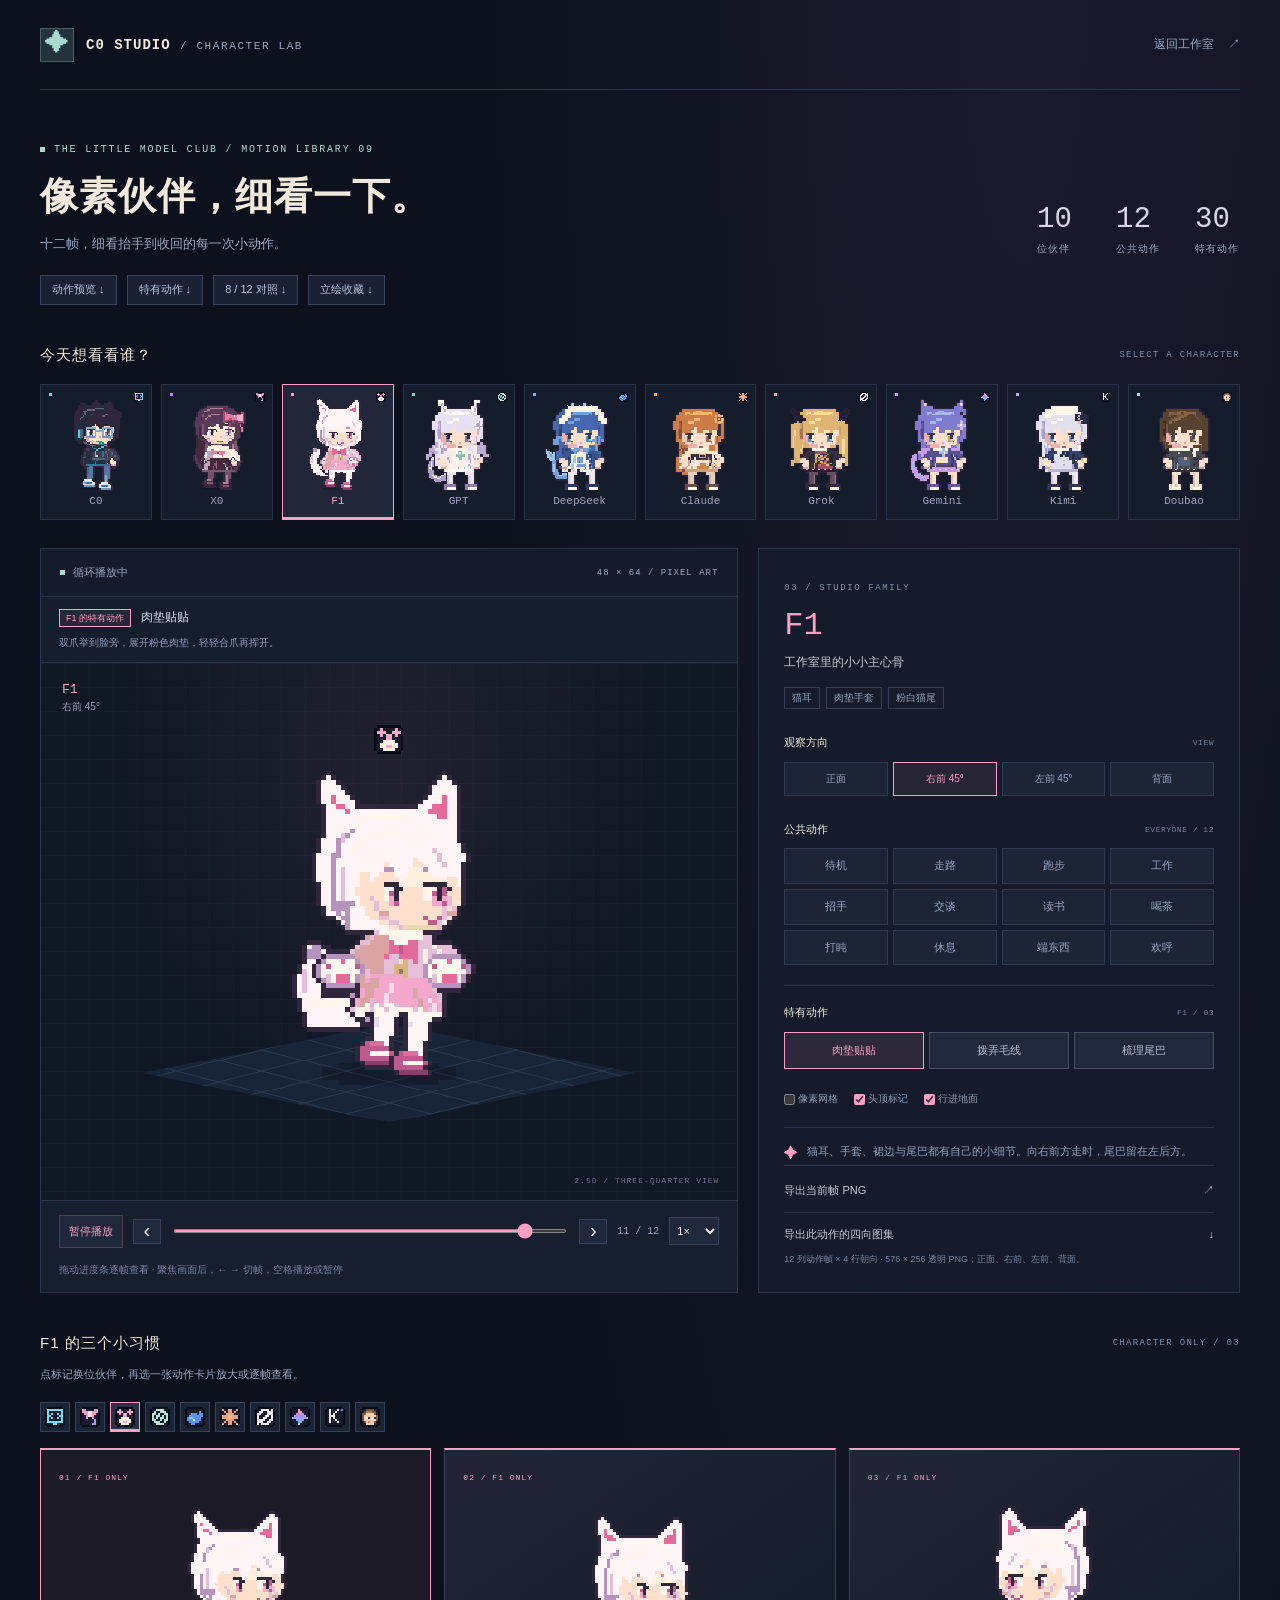
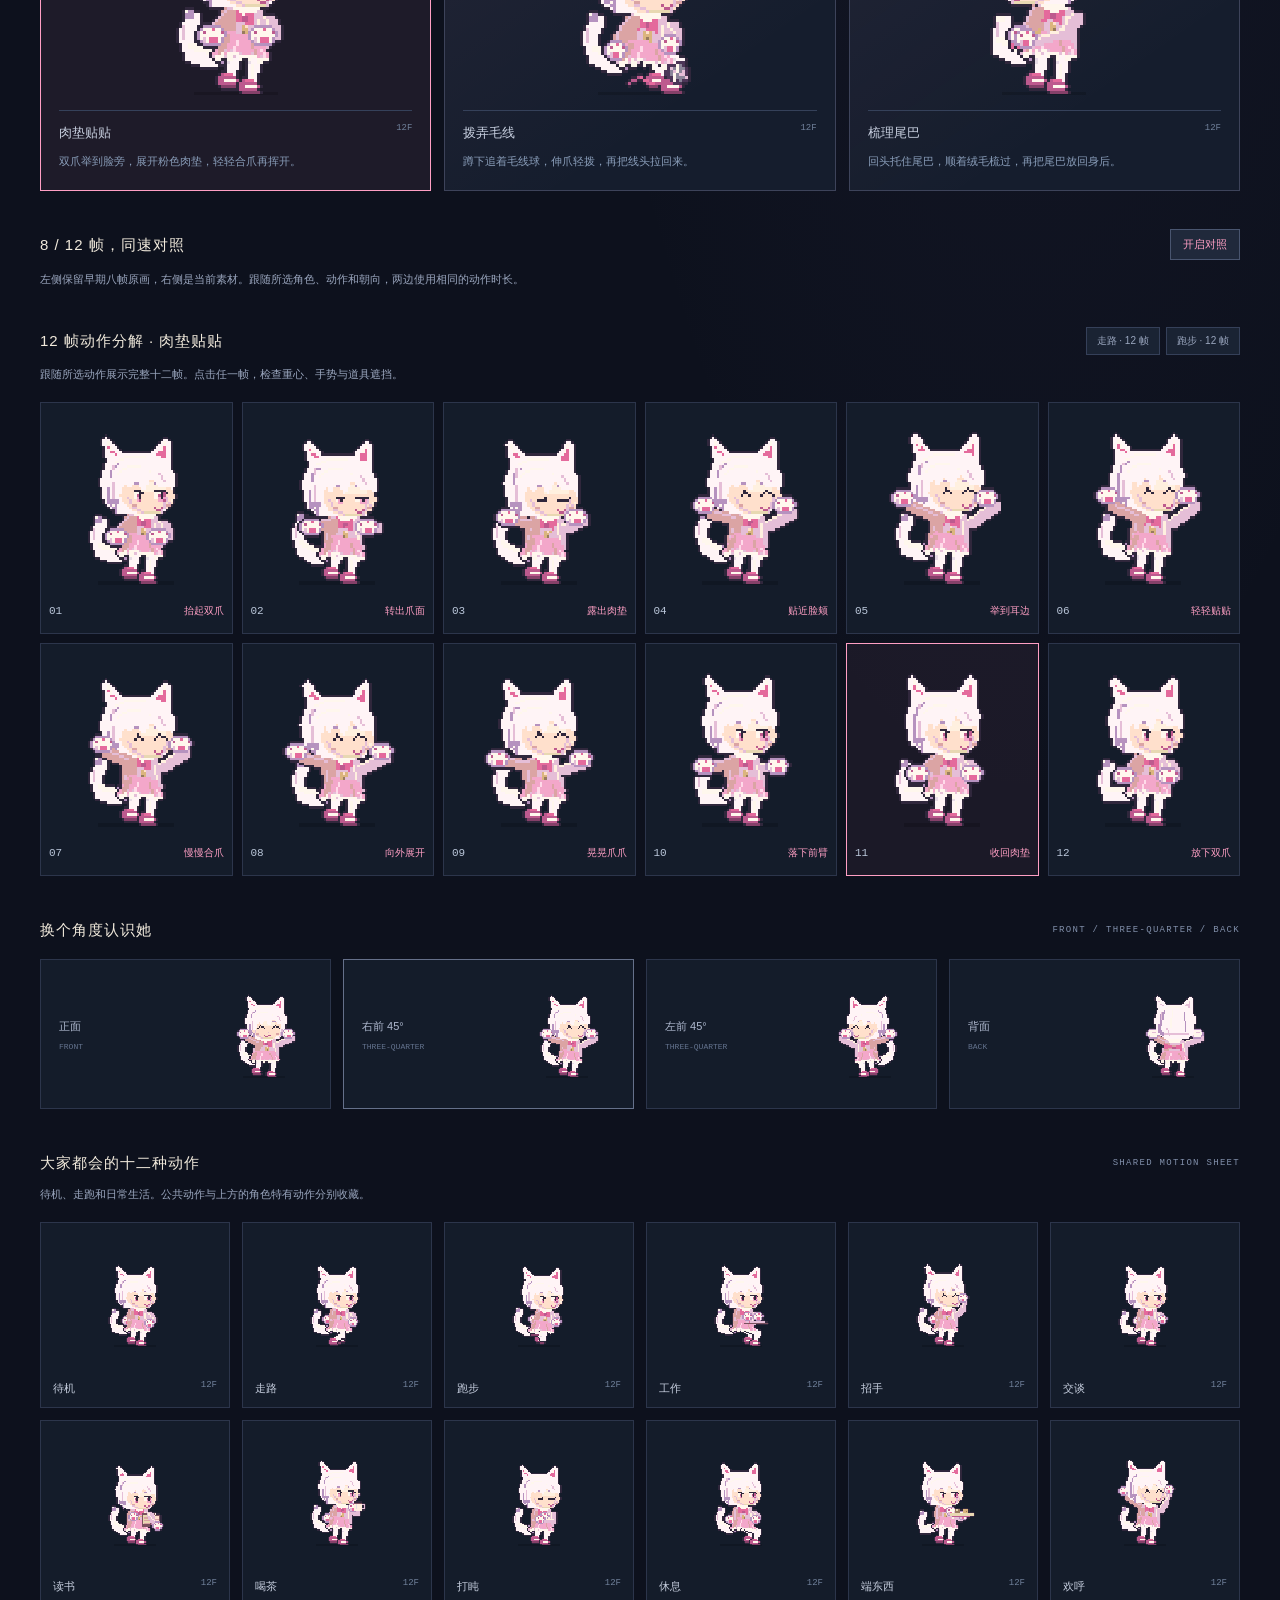
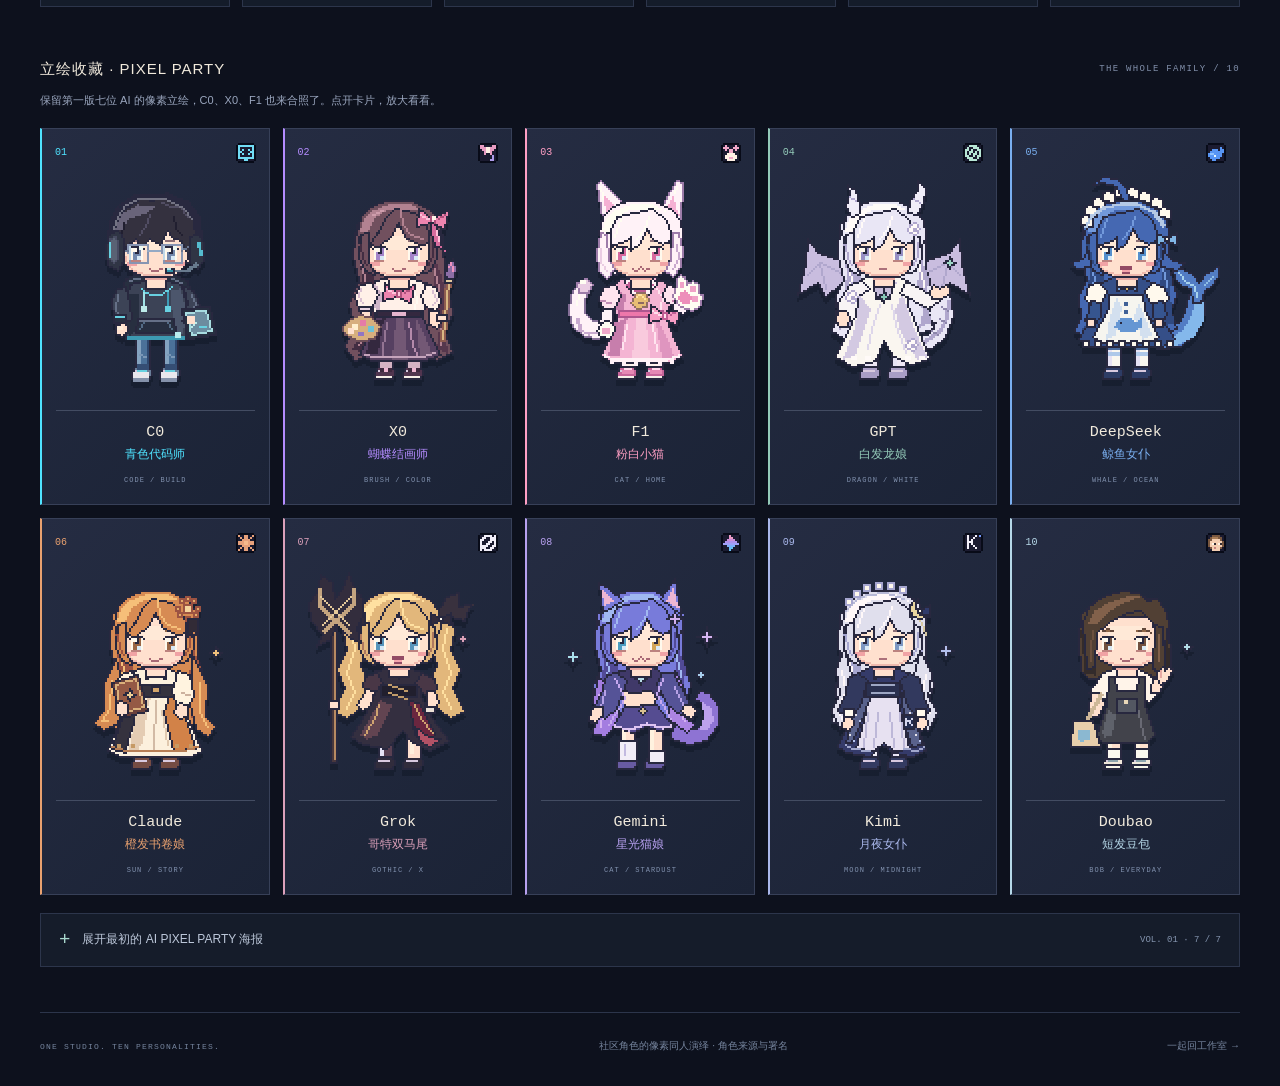
==== commit 1c6f5900: "Align character body direction and refine faces and limbs" ====
--- a/studio-characters.html
+++ b/studio-characters.html
@@ -56,7 +56,7 @@
 
       <section id="uniqueMotions" class="unique-section" aria-labelledby="uniqueGalleryTitle"><div class="section-heading"><h2 id="uniqueGalleryTitle">F1 的三个小习惯</h2><span>CHARACTER ONLY / 03</span></div><p class="section-copy">点标记换位伙伴，再选一张动作卡片放大或逐帧查看。</p><div id="signatureCastControls" class="signature-cast-controls" role="group" aria-label="切换特有动作所属角色"></div><div id="uniqueActionGallery" class="unique-action-gallery"></div></section>
 
-      <section id="comparison" class="comparison-study" aria-labelledby="comparisonTitle"><div class="section-heading"><h2 id="comparisonTitle">8 / 12 帧，同速对照</h2><button type="button" id="comparisonToggle" aria-expanded="false" aria-controls="comparisonBoard">开启对照</button></div><p class="section-copy">跟随当前角色、动作和朝向。两边用相同的动作时长，比较中间姿势与回环。</p><div id="comparisonBoard" class="comparison-board" hidden><div class="comparison-context"><span id="comparisonActionLabel">F1 · 肉垫贴贴</span><span id="comparisonCycle"></span></div><div class="comparison-pair"><div class="comparison-tile"><div><strong>8 帧 · 上一版</strong><output id="comparison8Counter">01 / 08</output></div><canvas id="comparison8" width="360" height="320" aria-label="上一版八帧动作对照"></canvas></div><div class="comparison-tile"><div><strong>12 帧 · 这一版</strong><output id="comparison12Counter">01 / 12</output></div><canvas id="comparison12" width="360" height="320" aria-label="新版十二帧动作对照"></canvas></div></div></div></section>
+      <section id="comparison" class="comparison-study" aria-labelledby="comparisonTitle"><div class="section-heading"><h2 id="comparisonTitle">8 / 12 帧，同速对照</h2><button type="button" id="comparisonToggle" aria-expanded="false" aria-controls="comparisonBoard">开启对照</button></div><p class="section-copy">左侧保留早期八帧原画，右侧是当前素材。跟随所选角色、动作和朝向，两边使用相同的动作时长。</p><div id="comparisonBoard" class="comparison-board" hidden><div class="comparison-context"><span id="comparisonActionLabel">F1 · 肉垫贴贴</span><span id="comparisonCycle"></span></div><div class="comparison-pair"><div class="comparison-tile"><div><strong>8 帧 · 早期参考</strong><output id="comparison8Counter">01 / 08</output></div><canvas id="comparison8" width="360" height="320" aria-label="早期八帧动作参考"></canvas></div><div class="comparison-tile"><div><strong>12 帧 · 当前素材</strong><output id="comparison12Counter">01 / 12</output></div><canvas id="comparison12" width="360" height="320" aria-label="新版十二帧动作对照"></canvas></div></div></div></section>
 
       <section class="gait-section" aria-labelledby="gaitTitle"><div class="section-heading"><h2 id="gaitTitle">12 帧动作分解</h2><div class="gait-tabs" role="group" aria-label="切换到走跑动作"><button type="button" data-gait="walk" aria-pressed="true">走路 · 12 帧</button><button type="button" data-gait="run" aria-pressed="false">跑步 · 12 帧</button></div></div><p class="section-copy">跟随所选动作展示完整十二帧。点击任一帧，检查重心、手势与道具遮挡。</p><div id="gaitGallery" class="gait-gallery"></div></section>
 
@@ -77,8 +77,8 @@
   <dialog id="portraitDialog" class="portrait-dialog" aria-labelledby="portraitDialogName"><button type="button" id="closePortrait" class="portrait-close" aria-label="关闭立绘">×</button><div class="portrait-dialog-art"><img id="portraitDialogImage" width="96" height="112" alt=""></div><div class="portrait-dialog-info"><span class="eyebrow">PIXEL PARTY / PORTRAIT</span><h2 id="portraitDialogName"></h2><p id="portraitDialogSubtitle"></p><div class="portrait-dialog-actions"><button type="button" id="portraitMotion">看看动作 ↗</button><a id="portraitDownload" download>保存立绘 PNG ↓</a></div></div></dialog>
   <script src="js/studio-motion.js?v=20261028twelve9"></script>
   <script src="js/studio-gait.js?v=20261028twelve9"></script>
-  <script src="js/studio-heroes.js?v=20261028twelve9"></script>
-  <script src="js/ai-sprites.js?v=20261028twelve9"></script>
+  <script src="js/studio-heroes.js?v=20261028turn13"></script>
+  <script src="js/ai-sprites.js?v=20261028anatomy13"></script>
   <script src="js/ai-badges.js?v=20261028polish7"></script>
   <script src="js/studio-personality.js?v=20261028detail1"></script>
   <script src="js/character-lab.js?v=20261028visible12"></script>
